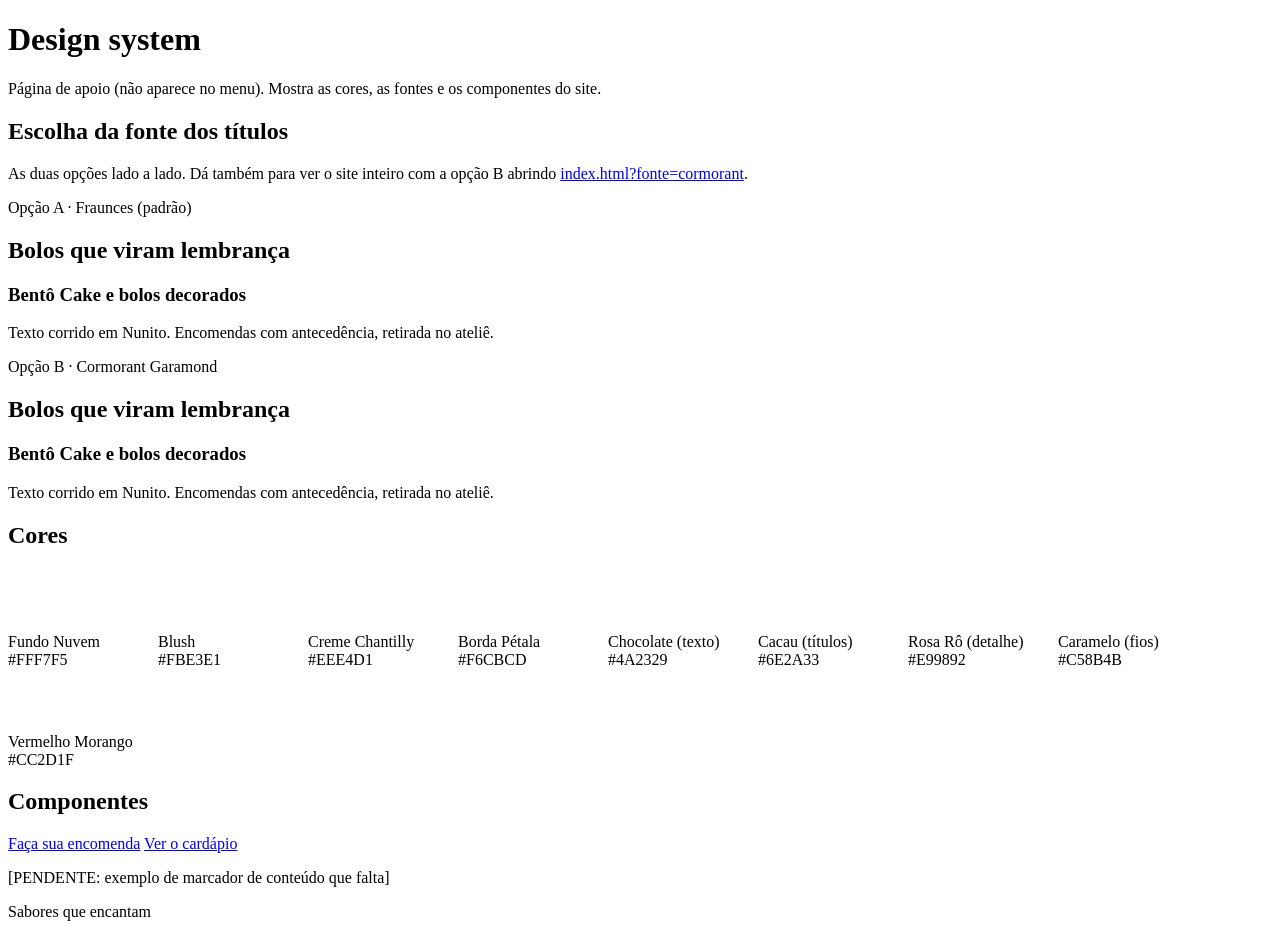
==== design-system.html @ 59426118 "feat(design): página do design system com as duas fontes e medidor de contraste Feito-por: Claude  C" ====
<!doctype html>
<html lang="pt-BR">
<head>
  <meta charset="utf-8">
  <meta name="viewport" content="width=device-width, initial-scale=1">
  <title>Delícias da Rô | Design system</title>
  <meta name="robots" content="noindex">
  <link rel="icon" type="image/png" sizes="32x32" href="imagens/logo/logo-r-32.png">
  <link rel="preconnect" href="https://fonts.googleapis.com">
  <link rel="preconnect" href="https://fonts.gstatic.com" crossorigin>
  <link rel="stylesheet" href="https://fonts.googleapis.com/css2?family=Cormorant+Garamond:wght@600;700&family=Dancing+Script:wght@700&family=Fraunces:opsz,wght@9..144,600;9..144,700&family=Nunito:wght@400;600;700;800&display=swap">
  <link rel="stylesheet" href="css/variaveis.css">
  <link rel="stylesheet" href="css/base.css">
  <link rel="stylesheet" href="css/layout.css">
  <link rel="stylesheet" href="css/componentes.css">
  <link rel="stylesheet" href="css/utilitarios.css">
  <style>
    .ds-amostras { display: flex; flex-wrap: wrap; gap: var(--espaco-3); list-style: none; padding: 0; }
    .ds-amostra { width: 150px; border: 1px solid var(--cor-borda); border-radius: var(--raio-pequeno); overflow: hidden; background: var(--cor-branco); font-size: var(--texto-pequeno); }
    .ds-amostra__cor { height: 64px; }
    .ds-amostra p { margin: var(--espaco-2); }
    .ds-fonte { padding: var(--espaco-4); border: 1px solid var(--cor-borda); border-radius: var(--raio); background: var(--cor-branco); }
    .ds-fonte--b { --fonte-titulo: 'Cormorant Garamond', Georgia, serif; }
  </style>
</head>
<body>
  <main class="container" id="app">
    <h1>Design system</h1>
    <p>Página de apoio (não aparece no menu). Mostra as cores, as fontes e os componentes do site.</p>

    <section class="secao">
      <h2>Escolha da fonte dos títulos</h2>
      <p>As duas opções lado a lado. Dá também para ver o site inteiro com a opção B abrindo <a href="index.html?fonte=cormorant#/inicio">index.html?fonte=cormorant</a>.</p>
      <div class="grid">
        <div class="col-md-6 ds-fonte">
          <p class="pendente">Opção A · Fraunces (padrão)</p>
          <h2>Bolos que viram lembrança</h2>
          <h3>Bentô Cake e bolos decorados</h3>
          <p>Texto corrido em Nunito. Encomendas com antecedência, retirada no ateliê.</p>
        </div>
        <div class="col-md-6 ds-fonte ds-fonte--b">
          <p class="pendente">Opção B · Cormorant Garamond</p>
          <h2>Bolos que viram lembrança</h2>
          <h3>Bentô Cake e bolos decorados</h3>
          <p>Texto corrido em Nunito. Encomendas com antecedência, retirada no ateliê.</p>
        </div>
      </div>
    </section>

    <section class="secao">
      <h2>Cores</h2>
      <ul class="ds-amostras">
        <li class="ds-amostra"><div class="ds-amostra__cor" style="background:var(--cor-fundo)"></div><p>Fundo Nuvem<br>#FFF7F5</p></li>
        <li class="ds-amostra"><div class="ds-amostra__cor" style="background:var(--cor-fundo-2)"></div><p>Blush<br>#FBE3E1</p></li>
        <li class="ds-amostra"><div class="ds-amostra__cor" style="background:var(--cor-creme)"></div><p>Creme Chantilly<br>#EEE4D1</p></li>
        <li class="ds-amostra"><div class="ds-amostra__cor" style="background:var(--cor-borda)"></div><p>Borda Pétala<br>#F6CBCD</p></li>
        <li class="ds-amostra"><div class="ds-amostra__cor" style="background:var(--cor-texto)"></div><p>Chocolate (texto)<br>#4A2329</p></li>
        <li class="ds-amostra"><div class="ds-amostra__cor" style="background:var(--cor-texto-2)"></div><p>Cacau (títulos)<br>#6E2A33</p></li>
        <li class="ds-amostra"><div class="ds-amostra__cor" style="background:var(--cor-rosa)"></div><p>Rosa Rô (detalhe)<br>#E99892</p></li>
        <li class="ds-amostra"><div class="ds-amostra__cor" style="background:var(--cor-caramelo)"></div><p>Caramelo (fios)<br>#C58B4B</p></li>
        <li class="ds-amostra"><div class="ds-amostra__cor" style="background:var(--cor-acao)"></div><p>Vermelho Morango<br>#CC2D1F</p></li>
      </ul>
    </section>

    <section class="secao">
      <h2>Componentes</h2>
      <p class="abertura__acoes" style="justify-content:flex-start">
        <a class="botao botao--principal" href="#">Faça sua encomenda</a>
        <a class="botao botao--contorno" href="#">Ver o cardápio</a>
      </p>
      <p><span class="pendente">[PENDENTE: exemplo de marcador de conteúdo que falta]</span></p>
      <p class="abertura__frase">Sabores que encantam</p>
    </section>
  </main>
</body>
</html>
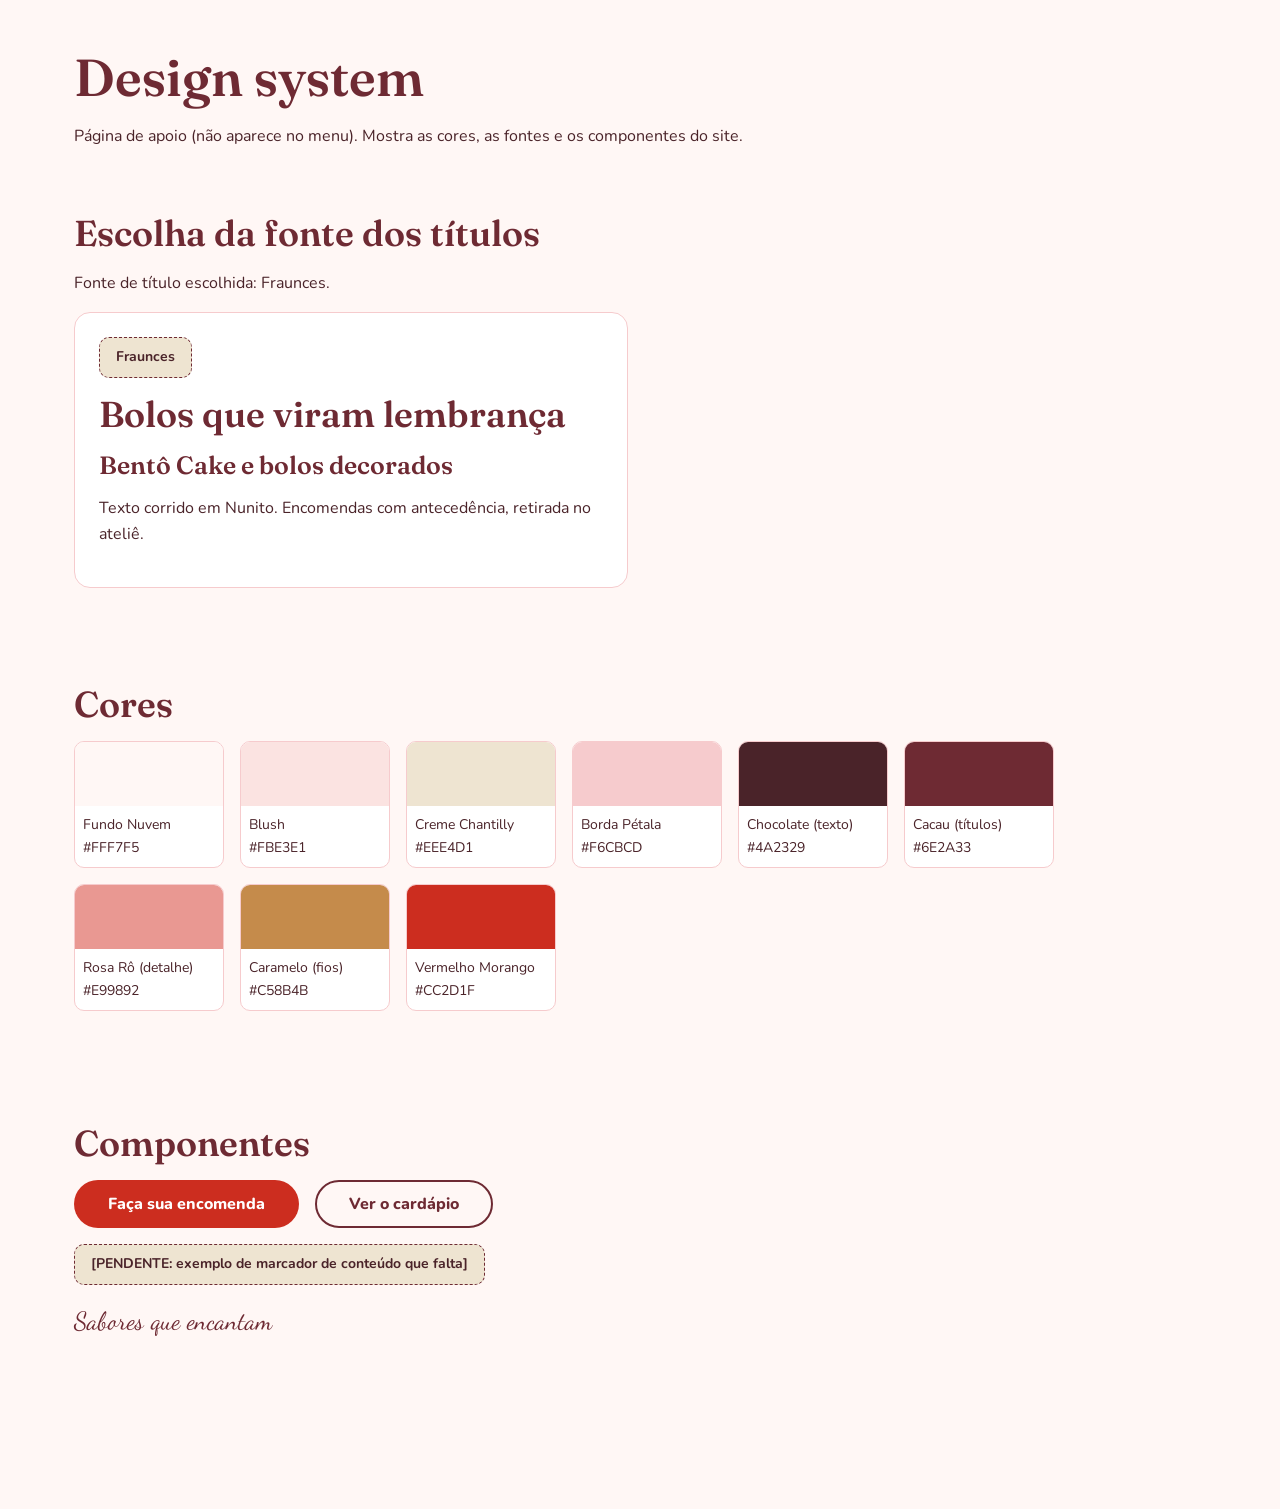
==== commit b27db310: "fix(site): menu fecha na tela atual, mesmo link rola até a seção, fonte Fraunces fixa e título com M" ====
--- a/design-system.html
+++ b/design-system.html
@@ -8,7 +8,7 @@
   <link rel="icon" type="image/png" sizes="32x32" href="imagens/logo/logo-r-32.png">
   <link rel="preconnect" href="https://fonts.googleapis.com">
   <link rel="preconnect" href="https://fonts.gstatic.com" crossorigin>
-  <link rel="stylesheet" href="https://fonts.googleapis.com/css2?family=Cormorant+Garamond:wght@600;700&family=Dancing+Script:wght@700&family=Fraunces:opsz,wght@9..144,600;9..144,700&family=Nunito:wght@400;600;700;800&display=swap">
+  <link rel="stylesheet" href="https://fonts.googleapis.com/css2?family=Dancing+Script:wght@700&family=Fraunces:opsz,wght@9..144,600;9..144,700&family=Nunito:wght@400;600;700;800&display=swap">
   <link rel="stylesheet" href="css/variaveis.css">
   <link rel="stylesheet" href="css/base.css">
   <link rel="stylesheet" href="css/layout.css">
@@ -20,7 +20,6 @@
     .ds-amostra__cor { height: 64px; }
     .ds-amostra p { margin: var(--espaco-2); }
     .ds-fonte { padding: var(--espaco-4); border: 1px solid var(--cor-borda); border-radius: var(--raio); background: var(--cor-branco); }
-    .ds-fonte--b { --fonte-titulo: 'Cormorant Garamond', Georgia, serif; }
   </style>
 </head>
 <body>
@@ -30,16 +29,10 @@
 
     <section class="secao">
       <h2>Escolha da fonte dos títulos</h2>
-      <p>As duas opções lado a lado. Dá também para ver o site inteiro com a opção B abrindo <a href="index.html?fonte=cormorant#/inicio">index.html?fonte=cormorant</a>.</p>
+      <p>Fonte de título escolhida: Fraunces.</p>
       <div class="grid">
         <div class="col-md-6 ds-fonte">
-          <p class="pendente">Opção A · Fraunces (padrão)</p>
-          <h2>Bolos que viram lembrança</h2>
-          <h3>Bentô Cake e bolos decorados</h3>
-          <p>Texto corrido em Nunito. Encomendas com antecedência, retirada no ateliê.</p>
-        </div>
-        <div class="col-md-6 ds-fonte ds-fonte--b">
-          <p class="pendente">Opção B · Cormorant Garamond</p>
+          <p class="pendente">Fraunces</p>
           <h2>Bolos que viram lembrança</h2>
           <h3>Bentô Cake e bolos decorados</h3>
           <p>Texto corrido em Nunito. Encomendas com antecedência, retirada no ateliê.</p>
--- a/css/variaveis.css
+++ b/css/variaveis.css
@@ -0,0 +1,63 @@
+/* =========================================================
+   Design System – Delícias da Rô
+   Único lugar com valores soltos (cores, tipografia, espaços).
+   Breakpoints (media query não aceita var()):
+     576px · 768px · 992px · 1200px
+   ========================================================= */
+
+:root {
+  /* Cores da marca (manual v2, medidas no logo) */
+  --cor-fundo: #FFF7F5;        /* Fundo Nuvem */
+  --cor-fundo-2: #FBE3E1;      /* Blush */
+  --cor-creme: #EEE4D1;        /* Creme Chantilly */
+  --cor-borda: #F6CBCD;        /* Borda Pétala */
+  --cor-texto: #4A2329;        /* chocolate escuro: texto corrido */
+  --cor-texto-2: #6E2A33;      /* Cacau: títulos e subtítulos */
+  --cor-rosa: #E99892;         /* Rosa Rô: só detalhes e ícones grandes */
+  --cor-caramelo: #C58B4B;     /* só fios, linhas e selos (não usar em texto) */
+  --cor-acao: #CC2D1F;         /* Vermelho Morango: botão principal */
+  --cor-acao-escura: #A82418;  /* hover/ativo do botão principal */
+  --cor-branco: #FFFFFF;
+  --cor-rodape: #4A2329;
+  --cor-rodape-texto: #FFF7F5;
+
+  /* Tipografia */
+  --fonte-titulo: 'Fraunces', Georgia, 'Times New Roman', serif;
+  --fonte-texto: 'Nunito', system-ui, -apple-system, 'Segoe UI', sans-serif;
+  --fonte-afetiva: 'Dancing Script', cursive;
+
+  /* Escala modular 1,25 a partir de 16px */
+  --texto-pequeno: 0.875rem;   /* 14px, mínimo */
+  --texto-base: 1rem;          /* 16px */
+  --texto-m: 1.25rem;          /* 20px */
+  --texto-g: 1.5625rem;        /* 25px */
+  --texto-h2: clamp(1.6rem, 1.2rem + 1.6vw, 2.25rem);
+  --texto-h1: clamp(2rem, 1.4rem + 2.6vw, 3.25rem);
+  --altura-linha: 1.6;
+  --altura-linha-titulo: 1.15;
+
+  /* Espaços (escala de 8px) */
+  --espaco-1: 0.25rem;
+  --espaco-2: 0.5rem;
+  --espaco-3: 1rem;
+  --espaco-4: 1.5rem;
+  --espaco-5: 2rem;
+  --espaco-6: 3rem;
+  --espaco-7: 4rem;
+  --espaco-8: 6rem;
+
+  /* Forma */
+  --raio: 16px;
+  --raio-pequeno: 10px;
+  --raio-pilula: 999px;
+  --sombra: 0 6px 24px rgba(74, 35, 41, 0.08);
+  --sombra-forte: 0 10px 32px rgba(74, 35, 41, 0.16);
+  --transicao: 180ms ease;
+
+  /* Layout */
+  --largura-container: 1180px;
+  --gutter: 1rem;
+  --colunas: 12;
+  --altura-cabecalho: 72px;
+  --toque-minimo: 44px;
+}
--- a/css/base.css
+++ b/css/base.css
@@ -0,0 +1,57 @@
+*, *::before, *::after { box-sizing: border-box; }
+
+[hidden] { display: none !important; }
+
+html {
+  -webkit-text-size-adjust: 100%;
+  scroll-padding-top: calc(var(--altura-cabecalho) + var(--espaco-3));
+}
+
+body {
+  margin: 0;
+  min-height: 100vh;
+  display: flex;
+  flex-direction: column;
+  background: var(--cor-fundo);
+  color: var(--cor-texto);
+  font-family: var(--fonte-texto);
+  font-size: var(--texto-base);
+  line-height: var(--altura-linha);
+  overflow-x: hidden;
+}
+
+h1, h2, h3 {
+  font-family: var(--fonte-titulo);
+  color: var(--cor-texto-2);
+  line-height: var(--altura-linha-titulo);
+  font-weight: 600;
+  margin: 0 0 var(--espaco-3);
+  text-wrap: balance;
+}
+h1 { font-size: var(--texto-h1); }
+h2 { font-size: var(--texto-h2); }
+h3 { font-size: var(--texto-g); }
+
+p { margin: 0 0 var(--espaco-3); }
+
+a { color: var(--cor-texto-2); text-underline-offset: 3px; }
+a:hover { color: var(--cor-acao-escura); }
+
+img { max-width: 100%; height: auto; display: block; }
+
+:focus-visible {
+  outline: 3px solid var(--cor-texto-2);
+  outline-offset: 3px;
+  border-radius: 4px;
+}
+.rodape :focus-visible { outline-color: var(--cor-rodape-texto); }
+
+[tabindex="-1"]:focus { outline: none; }
+
+@media (prefers-reduced-motion: reduce) {
+  *, *::before, *::after {
+    animation-duration: 0.01ms !important;
+    transition-duration: 0.01ms !important;
+    scroll-behavior: auto !important;
+  }
+}
--- a/css/layout.css
+++ b/css/layout.css
@@ -0,0 +1,36 @@
+/* Container e grid de 12 colunas (macro). Componentes usam Flexbox. */
+
+.container {
+  width: 100%;
+  max-width: var(--largura-container);
+  margin-inline: auto;
+  padding-inline: var(--gutter);
+}
+
+.grid {
+  display: grid;
+  grid-template-columns: repeat(var(--colunas), minmax(0, 1fr));
+  gap: var(--espaco-4);
+}
+.grid > * { grid-column: span 12; }
+
+@media (min-width: 768px) {
+  .col-md-6 { grid-column: span 6; }
+  .col-md-4 { grid-column: span 4; }
+}
+@media (min-width: 992px) {
+  .col-lg-4 { grid-column: span 4; }
+  .col-lg-3 { grid-column: span 3; }
+}
+
+main#app {
+  flex: 1;
+  padding-block: var(--espaco-6) var(--espaco-8);
+}
+
+.secao { padding-block: var(--espaco-6); }
+.secao--alternada { background: var(--cor-fundo-2); }
+
+@media (min-width: 768px) {
+  :root { --gutter: 1.5rem; }
+}
--- a/css/componentes.css
+++ b/css/componentes.css
@@ -0,0 +1,458 @@
+/* ---------- Pular para o conteúdo ---------- */
+.pular {
+  position: absolute;
+  left: var(--espaco-3);
+  top: -100px;
+  z-index: 100;
+  padding: var(--espaco-2) var(--espaco-3);
+  background: var(--cor-texto-2);
+  color: var(--cor-branco);
+  border-radius: var(--raio-pequeno);
+  font-weight: 700;
+}
+.pular:focus { top: var(--espaco-2); color: var(--cor-branco); }
+
+/* ---------- Cabeçalho ---------- */
+.cabecalho {
+  position: sticky;
+  top: 0;
+  z-index: 50;
+  background: rgba(255, 247, 245, 0.94);
+  backdrop-filter: blur(8px);
+  border-bottom: 1px solid var(--cor-borda);
+}
+.cabecalho__barra {
+  display: flex;
+  align-items: center;
+  justify-content: space-between;
+  gap: var(--espaco-3);
+  min-height: var(--altura-cabecalho);
+}
+.cabecalho__logo { display: inline-flex; align-items: center; min-height: var(--toque-minimo); }
+.cabecalho__logo img { height: 52px; width: auto; }
+
+@media (min-width: 992px) {
+  .cabecalho__logo img { height: 60px; }
+}
+
+/* ---------- Menu ---------- */
+.menu__botao {
+  display: inline-flex;
+  align-items: center;
+  gap: var(--espaco-2);
+  min-height: var(--toque-minimo);
+  padding: 0 var(--espaco-3);
+  border: 1px solid var(--cor-borda);
+  border-radius: var(--raio-pilula);
+  background: var(--cor-branco);
+  color: var(--cor-texto-2);
+  font: inherit;
+  font-weight: 700;
+  cursor: pointer;
+  touch-action: manipulation;
+}
+.menu__icone,
+.menu__icone::before,
+.menu__icone::after {
+  display: block;
+  width: 18px;
+  height: 2px;
+  background: currentColor;
+  border-radius: 2px;
+  transition: transform var(--transicao);
+}
+.menu__icone { position: relative; }
+.menu__icone::before,
+.menu__icone::after { content: ''; position: absolute; left: 0; }
+.menu__icone::before { top: -6px; }
+.menu__icone::after { top: 6px; }
+.menu__botao[aria-expanded="true"] .menu__icone { background: transparent; }
+.menu__botao[aria-expanded="true"] .menu__icone::before { transform: translateY(6px) rotate(45deg); }
+.menu__botao[aria-expanded="true"] .menu__icone::after { transform: translateY(-6px) rotate(-45deg); }
+
+.menu__lista {
+  list-style: none;
+  margin: 0;
+  padding: var(--espaco-2) var(--gutter) var(--espaco-4);
+  position: absolute;
+  left: 0;
+  right: 0;
+  top: 100%;
+  background: var(--cor-fundo);
+  border-bottom: 1px solid var(--cor-borda);
+  box-shadow: var(--sombra);
+  max-height: calc(100dvh - var(--altura-cabecalho));
+  overflow-y: auto;
+  overscroll-behavior: contain;
+}
+.menu__lista[data-aberto="false"] { display: none; }
+
+.menu__link {
+  display: flex;
+  align-items: center;
+  min-height: 48px;
+  padding: 0 var(--espaco-3);
+  border-radius: var(--raio-pequeno);
+  color: var(--cor-texto);
+  font-weight: 700;
+  text-decoration: none;
+  touch-action: manipulation;
+}
+.menu__link:hover { background: var(--cor-fundo-2); color: var(--cor-texto-2); }
+.menu__link[aria-current="page"] { color: var(--cor-texto-2); background: var(--cor-fundo-2); }
+
+@media (min-width: 992px) {
+  .menu__botao { display: none; }
+  .menu__lista,
+  .menu__lista[data-aberto="false"] {
+    display: flex;
+    gap: var(--espaco-1);
+    position: static;
+    padding: 0;
+    background: none;
+    border: 0;
+    box-shadow: none;
+    max-height: none;
+    overflow: visible;
+  }
+  .menu__link { min-height: var(--toque-minimo); padding: 0 var(--espaco-3); }
+  .menu__link[aria-current="page"] {
+    background: none;
+    box-shadow: inset 0 -2px 0 var(--cor-caramelo);
+    border-radius: 0;
+  }
+}
+
+/* ---------- Botões ---------- */
+.botao {
+  display: inline-flex;
+  align-items: center;
+  justify-content: center;
+  gap: var(--espaco-2);
+  min-height: 48px;
+  padding: 0 var(--espaco-5);
+  border: 2px solid transparent;
+  border-radius: var(--raio-pilula);
+  font: inherit;
+  font-weight: 800;
+  text-decoration: none;
+  cursor: pointer;
+  transition: background var(--transicao), color var(--transicao), transform var(--transicao);
+  touch-action: manipulation;
+}
+.botao:active { transform: translateY(1px); }
+.botao--principal { background: var(--cor-acao); color: var(--cor-branco); }
+.botao--principal:hover { background: var(--cor-acao-escura); color: var(--cor-branco); }
+.botao--contorno { border-color: var(--cor-texto-2); color: var(--cor-texto-2); background: transparent; }
+.botao--contorno:hover { background: var(--cor-texto-2); color: var(--cor-branco); }
+.botao svg { width: 20px; height: 20px; flex: none; }
+
+/* ---------- Botão flutuante do WhatsApp ---------- */
+.whats-flutuante {
+  position: fixed;
+  right: max(var(--espaco-3), env(safe-area-inset-right));
+  bottom: max(var(--espaco-3), env(safe-area-inset-bottom));
+  z-index: 40;
+  display: inline-flex;
+  align-items: center;
+  justify-content: center;
+  gap: var(--espaco-2);
+  width: 56px;
+  height: 56px;
+  border-radius: var(--raio-pilula);
+  background: var(--cor-acao);
+  color: var(--cor-branco);
+  box-shadow: var(--sombra-forte);
+  text-decoration: none;
+  font-weight: 800;
+  touch-action: manipulation;
+}
+.whats-flutuante:hover { background: var(--cor-acao-escura); color: var(--cor-branco); }
+.whats-flutuante svg { width: 26px; height: 26px; flex: none; }
+.whats-flutuante__texto { display: none; }
+
+@media (min-width: 768px) {
+  .whats-flutuante { width: auto; padding: 0 var(--espaco-4); right: max(var(--espaco-5), env(safe-area-inset-right)); bottom: max(var(--espaco-5), env(safe-area-inset-bottom)); }
+  .whats-flutuante__texto { display: inline; }
+}
+
+/* ---------- Abertura (placeholder da etapa 1A) ---------- */
+.abertura { text-align: center; }
+.abertura__logo { width: min(320px, 70vw); margin: 0 auto var(--espaco-4); }
+.abertura__frase {
+  font-family: var(--fonte-afetiva);
+  font-size: var(--texto-g);
+  color: var(--cor-texto-2);
+  margin-bottom: var(--espaco-4);
+}
+.abertura__acoes { display: flex; flex-wrap: wrap; gap: var(--espaco-3); justify-content: center; }
+
+.pagina__cabecalho { max-width: 46rem; margin-bottom: var(--espaco-5); }
+.pagina__chamada { font-size: var(--texto-m); }
+
+.fio { width: 72px; height: 3px; border: 0; background: var(--cor-caramelo); margin: var(--espaco-3) 0 var(--espaco-4); border-radius: 2px; }
+.abertura .fio { margin-inline: auto; }
+
+/* ---------- Marcador de conteúdo pendente ---------- */
+.pendente {
+  display: inline-block;
+  padding: var(--espaco-2) var(--espaco-3);
+  border: 1px dashed var(--cor-texto-2);
+  border-radius: var(--raio-pequeno);
+  background: var(--cor-creme);
+  color: var(--cor-texto);
+  font-size: var(--texto-pequeno);
+  font-weight: 700;
+}
+
+/* ---------- Tela de erro ---------- */
+.erro-tela { text-align: center; }
+
+/* ---------- Rodapé ---------- */
+.rodape {
+  background: var(--cor-rodape);
+  color: var(--cor-rodape-texto);
+  padding-block: var(--espaco-6) var(--espaco-8);
+}
+.rodape a { color: var(--cor-rodape-texto); }
+.rodape a:hover { color: var(--cor-fundo-2); }
+.rodape__marca { display: flex; align-items: center; gap: var(--espaco-3); }
+.rodape__marca img {
+  width: 64px;
+  height: 64px;
+  background: var(--cor-fundo);
+  border-radius: var(--raio);
+  padding: 6px;
+}
+.rodape__nome { font-family: var(--fonte-titulo); font-size: var(--texto-g); color: var(--cor-rodape-texto); margin: 0; }
+.rodape__slogan { font-family: var(--fonte-afetiva); font-size: var(--texto-m); margin: 0; }
+.rodape__titulo { font-family: var(--fonte-texto); font-size: var(--texto-base); font-weight: 800; color: var(--cor-rodape-texto); letter-spacing: 0.04em; text-transform: uppercase; }
+.rodape__lista { list-style: none; margin: 0; padding: 0; }
+.rodape__lista li { margin-bottom: var(--espaco-2); }
+.rodape__lista a { display: inline-flex; align-items: center; min-height: var(--toque-minimo); }
+.rodape__copia { margin-top: var(--espaco-5); padding-top: var(--espaco-4); border-top: 1px solid rgba(255, 247, 245, 0.2); font-size: var(--texto-pequeno); }
+
+/* ---------- Botão largura total ---------- */
+.botao--bloco { width: 100%; }
+
+/* ---------- Capa da página inicial ---------- */
+.capa { padding-bottom: var(--espaco-6); }
+.capa__grade {
+  display: flex;
+  flex-direction: column;
+  gap: var(--espaco-6);
+  align-items: center;
+}
+.capa__texto { max-width: 34rem; text-align: center; }
+.capa__sobretitulo {
+  font-weight: 800;
+  font-size: var(--texto-pequeno);
+  letter-spacing: 0.12em;
+  text-transform: uppercase;
+  color: var(--cor-texto-2);
+}
+.capa__titulo { font-size: var(--texto-h1); margin-bottom: var(--espaco-3); }
+.capa__destaque { font-family: var(--fonte-afetiva); font-weight: 700; color: var(--cor-acao); }
+.capa__chamada { font-size: var(--texto-m); color: var(--cor-texto-2); font-weight: 700; }
+.capa__acoes { display: flex; flex-wrap: wrap; gap: var(--espaco-3); justify-content: center; margin-top: var(--espaco-4); }
+
+.capa__fotos {
+  position: relative;
+  width: min(100%, 420px);
+  aspect-ratio: 1 / 1.05;
+}
+.capa__foto img {
+  width: 100%;
+  height: 100%;
+  object-fit: cover;
+  border-radius: var(--raio);
+  box-shadow: var(--sombra-forte);
+}
+.capa__foto--1 { position: absolute; left: 0; top: 0; width: 66%; aspect-ratio: 4 / 5; }
+.capa__foto--1 img { border: 6px solid var(--cor-branco); }
+.capa__foto--2 { position: absolute; right: 0; bottom: 0; width: 46%; aspect-ratio: 4 / 5; }
+.capa__foto--2 img { border: 6px solid var(--cor-branco); transform: rotate(3deg); }
+.capa__selo {
+  position: absolute;
+  left: 52%;
+  top: -4%;
+  width: 72px;
+  height: 72px;
+  padding: 6px;
+  background: var(--cor-fundo);
+  border: 2px solid var(--cor-caramelo);
+  border-radius: 50%;
+  box-shadow: var(--sombra);
+}
+
+@media (min-width: 992px) {
+  .capa__grade { flex-direction: row; justify-content: space-between; }
+  .capa__texto { text-align: left; }
+  .capa__acoes { justify-content: flex-start; }
+  .capa__fotos { width: 440px; flex: none; }
+}
+
+/* ---------- Seções ---------- */
+.secao__cabecalho { max-width: 40rem; margin-bottom: var(--espaco-5); }
+.chamada-final { text-align: center; }
+
+/* ---------- Chips (atalhos de categoria) ---------- */
+.chips { list-style: none; margin: 0 0 var(--espaco-5); padding: 0; display: flex; flex-wrap: wrap; gap: var(--espaco-2); }
+.chips--centro { justify-content: center; }
+.chip {
+  display: inline-flex;
+  align-items: center;
+  min-height: var(--toque-minimo);
+  padding: 0 var(--espaco-4);
+  border: 1px solid var(--cor-borda);
+  border-radius: var(--raio-pilula);
+  background: var(--cor-branco);
+  color: var(--cor-texto-2);
+  font-weight: 700;
+  text-decoration: none;
+  touch-action: manipulation;
+}
+.chip:hover { border-color: var(--cor-texto-2); background: var(--cor-fundo-2); color: var(--cor-texto-2); }
+
+/* ---------- Grade de cartões ---------- */
+.grade-cartoes {
+  display: grid;
+  grid-template-columns: repeat(auto-fill, minmax(min(100%, 240px), 1fr));
+  gap: var(--espaco-4);
+}
+
+/* ---------- Cartão de produto ---------- */
+.cartao {
+  display: flex;
+  flex-direction: column;
+  background: var(--cor-branco);
+  border: 1px solid var(--cor-borda);
+  border-radius: var(--raio);
+  overflow: hidden;
+  box-shadow: var(--sombra);
+}
+.cartao__foto { display: block; aspect-ratio: 4 / 5; background: var(--cor-creme); }
+.cartao__foto img { width: 100%; height: 100%; object-fit: cover; }
+.cartao__foto--vazia {
+  display: flex;
+  flex-direction: column;
+  align-items: center;
+  justify-content: center;
+  gap: var(--espaco-3);
+  padding: var(--espaco-4);
+}
+.cartao__foto--vazia img { width: 96px; height: 96px; opacity: 0.55; }
+.cartao__corpo { display: flex; flex-direction: column; gap: var(--espaco-2); padding: var(--espaco-4); flex: 1; }
+.cartao__titulo { font-size: var(--texto-g); margin: 0; }
+.cartao__texto { margin: 0; }
+.cartao__aviso {
+  margin: 0;
+  padding: var(--espaco-2) var(--espaco-3);
+  border-left: 3px solid var(--cor-caramelo);
+  background: var(--cor-fundo);
+  font-size: var(--texto-pequeno);
+}
+.cartao__preco { margin: auto 0 var(--espaco-2); font-weight: 800; color: var(--cor-texto-2); padding-top: var(--espaco-2); }
+
+/* ---------- Categoria do cardápio ---------- */
+.categoria { padding-block: var(--espaco-5); border-top: 1px solid var(--cor-borda); scroll-margin-top: calc(var(--altura-cabecalho) + var(--espaco-3)); }
+.categoria:first-child { border-top: 0; padding-top: 0; }
+.categoria__cabecalho { margin-bottom: var(--espaco-4); }
+.categoria__descricao { margin: 0; font-size: var(--texto-m); }
+
+/* ---------- Páginas de informação (etapa 1C) ---------- */
+.informacoes { margin-bottom: var(--espaco-6); }
+
+.passos {
+  display: flex;
+  flex-direction: column;
+  gap: var(--espaco-3);
+  margin: 0;
+  padding-left: var(--espaco-5);
+}
+.passos li { padding: var(--espaco-3); background: var(--cor-fundo-2); border-radius: var(--raio-pequeno); }
+.passos li::marker { color: var(--cor-texto-2); font-weight: 800; }
+.passos a { display: inline-flex; align-items: center; min-height: var(--toque-minimo); }
+
+.regras { list-style: none; margin: 0; padding: 0; }
+.regras li {
+  display: flex;
+  flex-wrap: wrap;
+  align-items: center;
+  gap: var(--espaco-2) var(--espaco-3);
+  padding-block: var(--espaco-3);
+  border-bottom: 1px solid var(--cor-borda);
+}
+.regras li:first-child { padding-top: 0; }
+
+.faq { display: flex; flex-direction: column; gap: var(--espaco-3); }
+.faq details { border: 1px solid var(--cor-borda); border-radius: var(--raio-pequeno); background: var(--cor-branco); }
+.faq summary {
+  min-height: var(--toque-minimo);
+  padding: var(--espaco-3);
+  color: var(--cor-texto-2);
+  font-weight: 800;
+  cursor: pointer;
+}
+.faq details > p { padding: 0 var(--espaco-3); }
+.faq .pendente { margin-top: var(--espaco-2); }
+
+.contato-cartoes { display: flex; flex-direction: column; gap: var(--espaco-4); margin-bottom: var(--espaco-6); }
+.contato-cartoes__cartao {
+  flex: 1;
+  min-width: 0;
+  padding: var(--espaco-4);
+  border: 1px solid var(--cor-borda);
+  border-radius: var(--raio);
+  background: var(--cor-branco);
+  box-shadow: var(--sombra);
+}
+.contato-cartoes__cartao h2 { font-size: var(--texto-g); }
+.contato-cartoes__cartao .botao { max-width: 100%; overflow-wrap: anywhere; }
+
+.campanha-vintage {
+  display: flex;
+  flex-direction: column;
+  gap: var(--espaco-5);
+  padding: var(--espaco-4);
+  margin-bottom: var(--espaco-6);
+  border-radius: var(--raio);
+  background: var(--cor-fundo-2);
+}
+.campanha-vintage__texto { min-width: 0; }
+.campanha-vintage__fotos { display: flex; gap: var(--espaco-3); min-width: 0; }
+.campanha-vintage__fotos .cartao__foto { flex: 1; min-width: 0; overflow: hidden; border-radius: var(--raio-pequeno); }
+
+@media (min-width: 768px) {
+  .passos { flex-direction: row; flex-wrap: wrap; gap: var(--espaco-4) var(--espaco-6); }
+  .passos li { flex: 1 1 calc(50% - var(--espaco-6)); }
+  .contato-cartoes { flex-direction: row; }
+  .campanha-vintage { flex-direction: row; align-items: center; padding: var(--espaco-5); }
+  .campanha-vintage__texto { flex: 1; }
+  .campanha-vintage__fotos { flex: 1; }
+}
+
+/* ---------- Números da página inicial ---------- */
+.numeros__lista {
+  display: flex;
+  flex-wrap: wrap;
+  justify-content: center;
+  gap: var(--espaco-5);
+  list-style: none;
+  margin: 0;
+  padding: 0;
+}
+.numeros__item {
+  display: flex;
+  flex-direction: column;
+  align-items: center;
+  min-width: 8rem;
+}
+.numeros__valor {
+  font-family: var(--fonte-titulo);
+  font-size: var(--texto-h2);
+  color: var(--cor-texto-2);
+  line-height: var(--altura-linha-titulo);
+  font-variant-numeric: tabular-nums;
+}
+.numeros__rotulo { color: var(--cor-texto); }
--- a/css/utilitarios.css
+++ b/css/utilitarios.css
@@ -0,0 +1,16 @@
+.visualmente-oculto {
+  position: absolute !important;
+  width: 1px;
+  height: 1px;
+  padding: 0;
+  margin: -1px;
+  overflow: hidden;
+  clip: rect(0, 0, 0, 0);
+  white-space: nowrap;
+  border: 0;
+}
+
+.texto-centro { text-align: center; }
+.mt-0 { margin-top: 0; }
+.mb-0 { margin-bottom: 0; }
+.mt-5 { margin-top: var(--espaco-5); }
